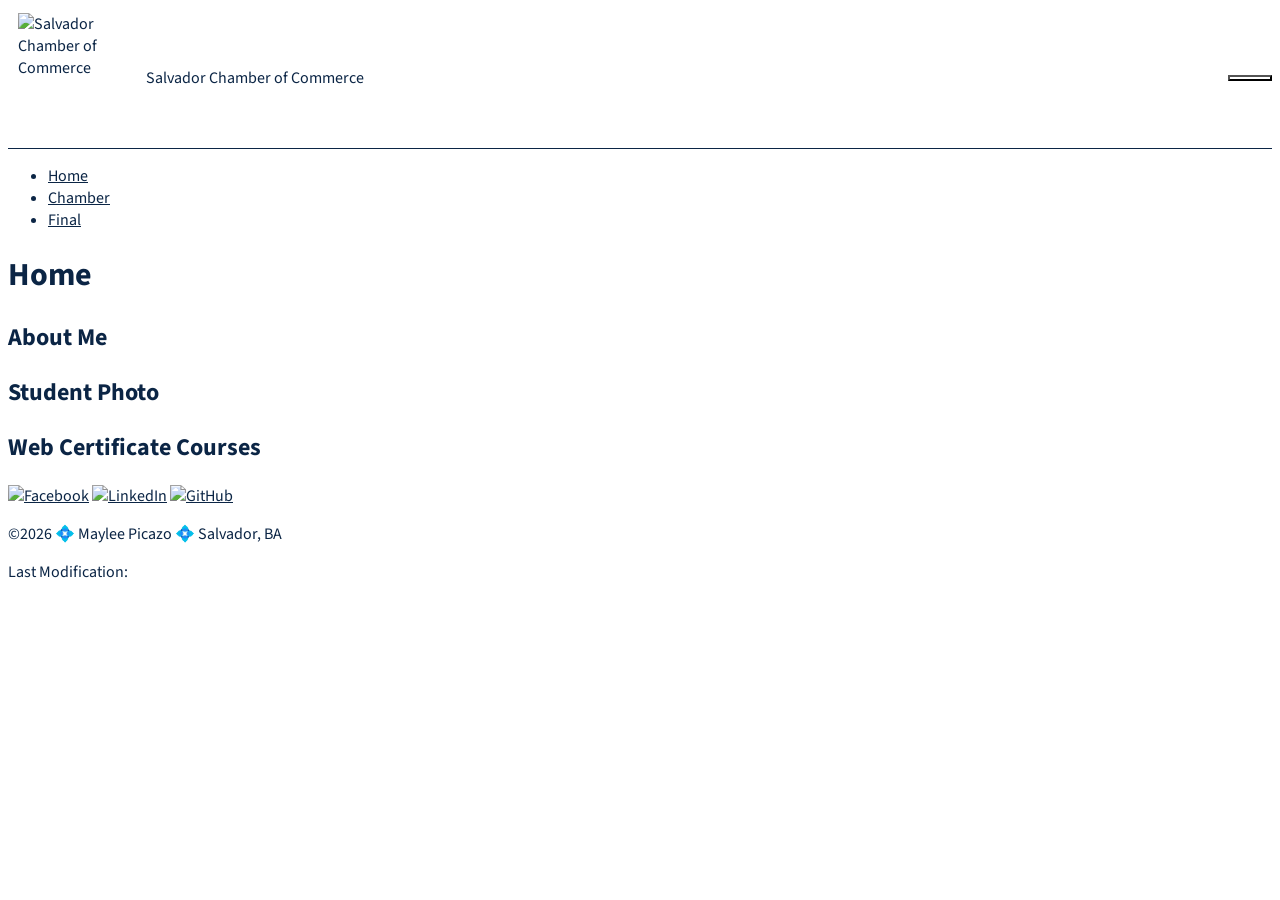
==== chamber/index.html @ 16e0758d "W01 home page assignment" ====
<!DOCTYPE html>
<html lang="en">
<head>
    <meta charset="UTF-8">
    <meta name="viewport" content="width=device-width, initial-scale=1.0">
    <title>Salvador Chamber of Commerce</title>
    <meta name="description" content="Salvador Chamber of Commerce connects local businesses and promotes economic development. Find our business directory, events and opportunities to grow.">
    <meta name="author" content="Maylee Portales Picazo">

    <!-- Google Fonts -->
    <link rel="preconnect" href="https://fonts.googleapis.com">
    <link rel="preconnect" href="https://fonts.gstatic.com" crossorigin>
    <link href="https://fonts.googleapis.com/css2?family=Playfair+Display:ital,wght@0,400..900;1,400..900&family=Source+Sans+3:ital,wght@0,200..900;1,200..900&display=swap" rel="stylesheet">

    <!-- CSS links-->
    <link rel="stylesheet" href="styles/chamber-base.css">
    <link rel="stylesheet" href="styles/chamber-larger.css">

    <!--JS links-->
    <script src="scripts/navigation.js" defer></script>
</head>
<body>
    <header>
        <img src="images/salvador-chamber.svg" alt="Salvador Chamber of Commerce" width="120" height="125">
        <span class="site-name">Salvador Chamber of Commerce</span>
        <button id="ham-btn" class="hamburger"></button>
    </header>

    <nav id="nav-bar" class="navigation">
        <ul>
            <li><a href="#">Home</a></li>
            <li><a href="#">Chamber</a></li>
            <li><a href="#">Final</a></li>
        </ul>
    </nav>

    <main>
        <h1>Home</h1>

        <section>
            <h2>About Me</h2>
        </section>

        <section>
            <h2>Student Photo</h2>
        </section>

        <section>
            <h2>Web Certificate Courses</h2>
        </section>
    </main>

    <footer>
        <div class="social">
            <a href="https://www.facebook.com/" target="_blank"><img src="images/facebook.svg" alt="Facebook" width="16" height="16"></a>
            <a href="www.linkedin.com/in/mayleepicazo" target="_blank"><img src="images/linkedin.svg" alt="LinkedIn" width="16" height="16"></a>
            <a href="https://github.com/" target="_blank"><img src="images/github.svg" alt="GitHub" width="16" height="16"></a>        
        </div>
        <p>&copy;2026<span id="currentyear"></span> 💠 Maylee Picazo 💠 Salvador, BA</p>
        <p id="lastmodified">Last Modification: </p>
    </footer>    
</body>
</html>
---- chamber/styles/chamber-base.css ----
/********* SCHEME OF COLORS **********
sky-blue: #0A6A90;
light-blue: #64AFC7;
melon-yellow: #EDB70C;
antique-pink: #D28573;
oxide-red: #7A362B;

*/

/********* TYPOGRAPHY **********
font-family: playfair display; (headings)
font-family: sans 3; (text)
*/

:root {
    --color-primary: #0B2545;
    --color-accent: #F4B400;
    --color-secondary: #006CB3;
    --color-text: #0B2545;
    --background: #fff;

    --heading-font: "Playfair Display", Georgia, serif;
    --text-font: "Source Sans 3", sans-serif;
}

* {
    background-color: var(--background);
    box-sizing: border-box;
    color: var(--color-text);
    font-family: var(--text-font);
}

/*********** HEADER ************/
header {
    display: grid;
    grid-template-columns: 120px auto 44px;
    padding: 5px 0 5px 10px;
    align-items: center;
    border-bottom: solid 1.5px var(--color-primary);
    column-gap: 8px;
}

header img {
    display: block;
    width: 100%;
    height: auto;
    padding-bottom: 5px;
}
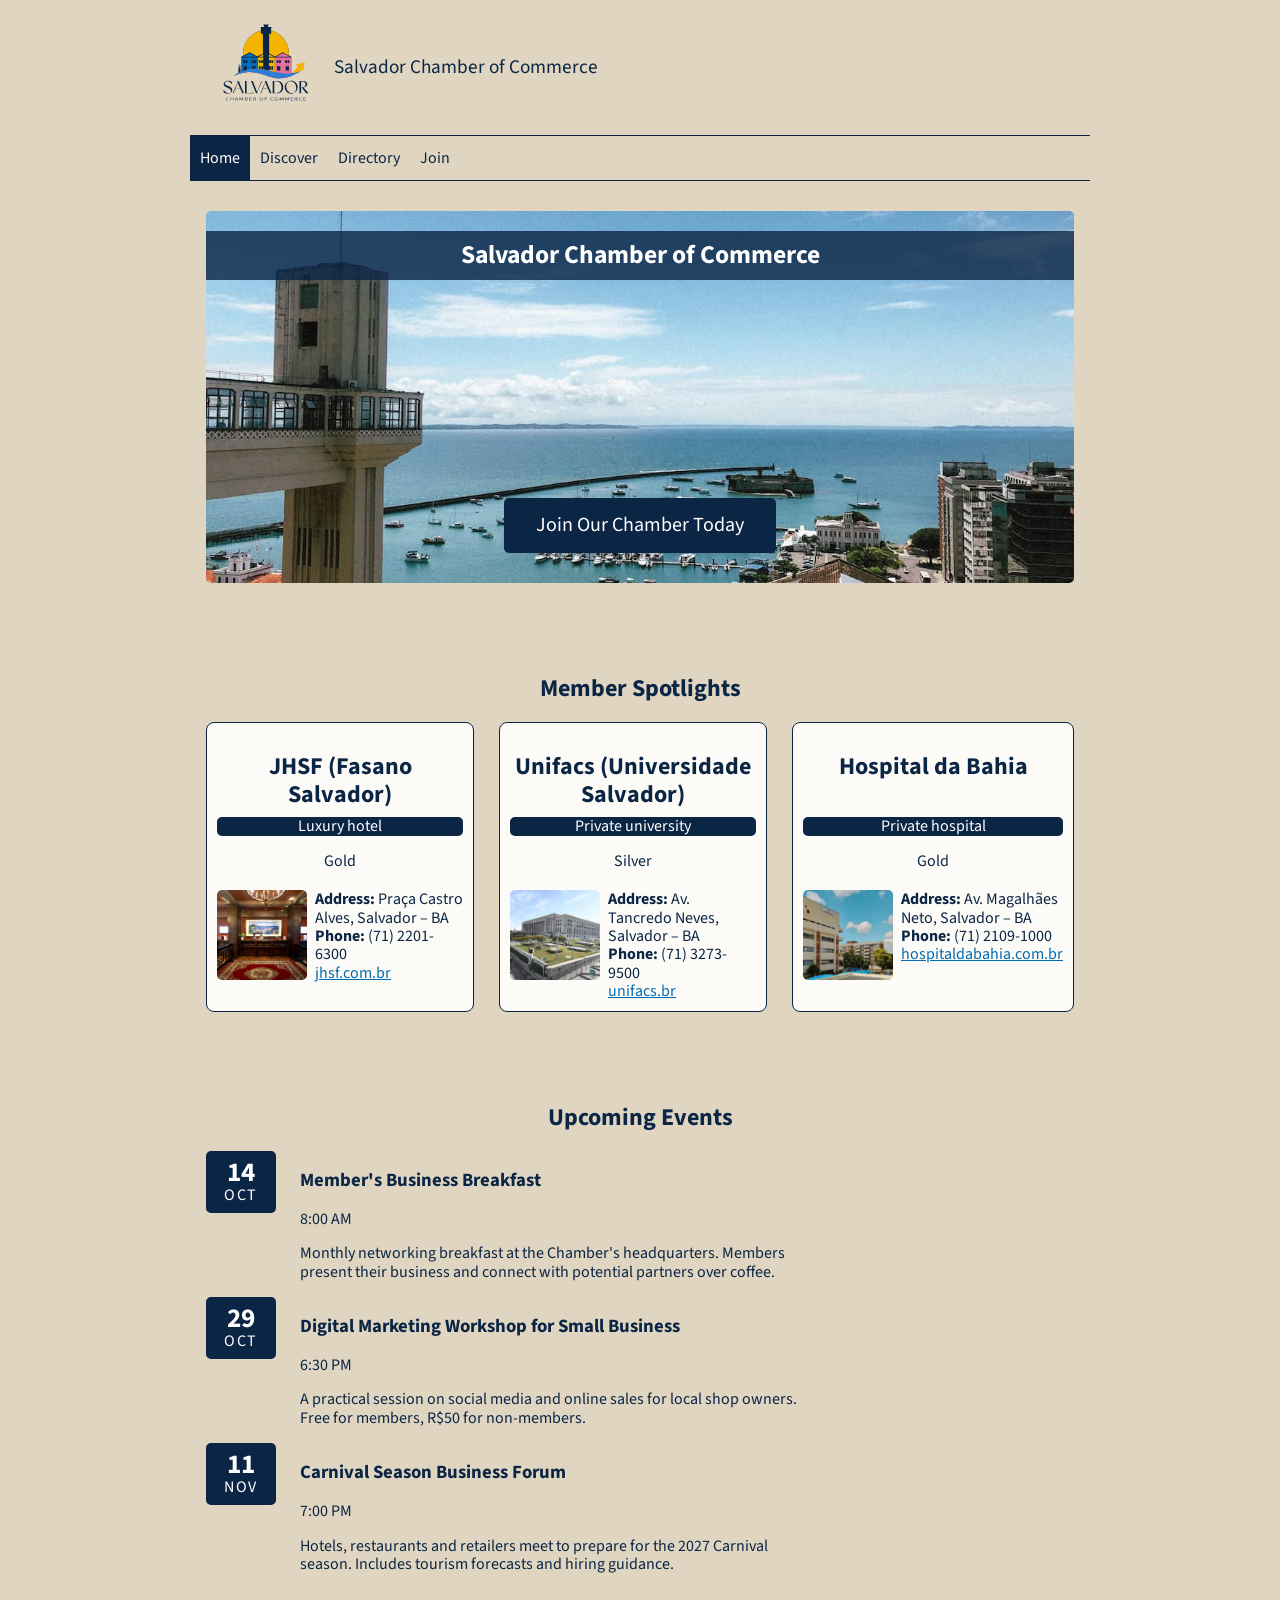
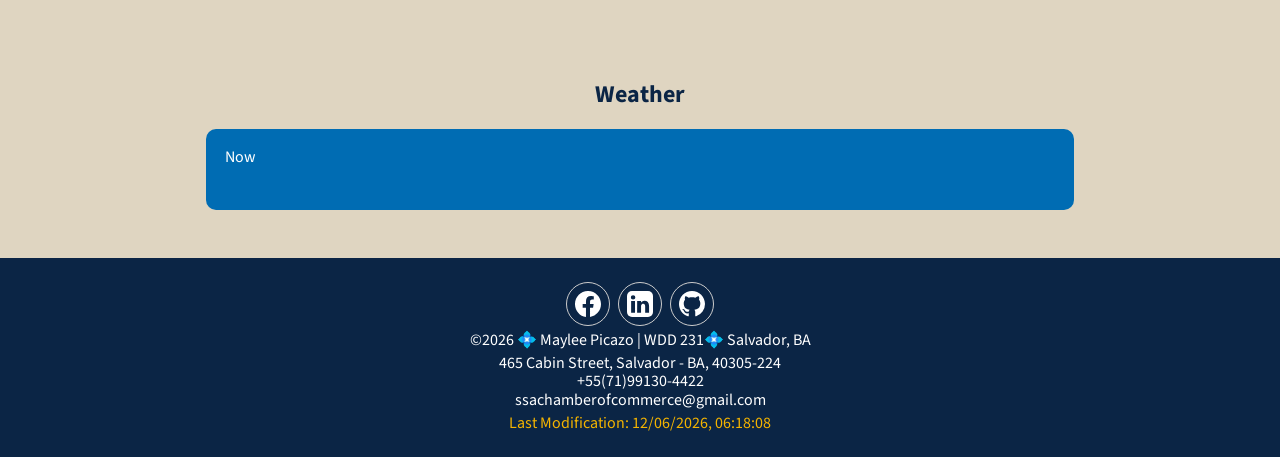
==== commit 39f4ae68: "W03 Home Page" ====
--- a/chamber/index.html
+++ b/chamber/index.html
@@ -7,57 +7,134 @@
     <meta name="description" content="Salvador Chamber of Commerce connects local businesses and promotes economic development. Find our business directory, events and opportunities to grow.">
     <meta name="author" content="Maylee Portales Picazo">
 
+    <meta property="og:title" content="Salvador Chamber of Commerce">
+    <meta property="og:description" content="Salvador Chamber of Commerce connects local businesses and promotes economic development. Find our business directory, events and opportunities to grow.">
+    <meta property="og:image" content="https://mayleeportales.github.io/wdd231/chamber/images/chamber-og.jpg">
+    <meta property="og:url" content="https://mayleeportales.github.io/wdd231/chamber/directory.html">
+
     <!-- Google Fonts -->
     <link rel="preconnect" href="https://fonts.googleapis.com">
     <link rel="preconnect" href="https://fonts.gstatic.com" crossorigin>
     <link href="https://fonts.googleapis.com/css2?family=Playfair+Display:ital,wght@0,400..900;1,400..900&family=Source+Sans+3:ital,wght@0,200..900;1,200..900&display=swap" rel="stylesheet">
 
+    <!-- Favicon Link-->
+    <link rel="icon" href="chamber/favicon.ico">
+
     <!-- CSS links-->
-    <link rel="stylesheet" href="styles/chamber-base.css">
-    <link rel="stylesheet" href="styles/chamber-larger.css">
+    <link rel="stylesheet" href="styles/normalize.css">
+    <link rel="stylesheet" href="styles/small.css">
+    <link rel="stylesheet" href="styles/larger.css">
 
     <!--JS links-->
     <script src="scripts/navigation.js" defer></script>
+    <script src="scripts/date.js" defer></script>
+    <script src="scripts/spotlights.js" defer></script>
+    <script src="scripts/weather.js" defer></script>
 </head>
 <body>
     <header>
         <img src="images/salvador-chamber.svg" alt="Salvador Chamber of Commerce" width="120" height="125">
         <span class="site-name">Salvador Chamber of Commerce</span>
-        <button id="ham-btn" class="hamburger"></button>
+        <button id="ham-btn" class="hamburger" aria-label="Menu"></button>
     </header>
 
     <nav id="nav-bar" class="navigation">
         <ul>
-            <li><a href="#">Home</a></li>
-            <li><a href="#">Chamber</a></li>
-            <li><a href="#">Final</a></li>
+            <li class="current"><a href="index.html">Home</a></li>
+            <li><a href="discover.html">Discover</a></li>
+            <li><a href="directory.html">Directory</a></li>
+            <li><a href="join.html">Join</a></li>
+
         </ul>
     </nav>
 
-    <main>
-        <h1>Home</h1>
+    <main>     
 
-        <section>
-            <h2>About Me</h2>
+        <section class="hero">                        
+            <img class="hero-image" src="images/hero-image.jpg" alt="Elevador Lacerda overlooking the Todos os Santos Bay in Salvador, Bahia" width="1200" height="900">
+            <h1 class="hero-title">Salvador Chamber of Commerce</h1>
+            <a class="cta-btn" href="join.html">Join Our Chamber Today</a>
         </section>
 
-        <section>
-            <h2>Student Photo</h2>
+        <section class="spotlights">
+            <h2>Member Spotlights</h2>
+            <div id="spotlights"></div>
         </section>
 
-        <section>
-            <h2>Web Certificate Courses</h2>
+        <section class="events">
+            <h2>Upcoming Events</h2>
+
+            <article>
+                <time class="event-date" datetime="2026-10-14T08:00">
+                    <span class="day">14</span>
+                    <span class="month">Oct</span>
+                </time>
+
+                <div class="event-text">
+                    <h3>Member's Business Breakfast</h3>
+                    <p class="event-hour">8:00 AM</p>
+                    <p class="event-desc">Monthly networking breakfast at the Chamber's headquarters. Members present their business and connect with potential partners over coffee.</p>
+                </div>
+            </article>
+
+            <article>
+                <time class="event-date" datetime="2026-10-29T06:30">
+                    <span class="day">29</span>
+                    <span class="month">Oct</span>
+                </time>
+
+                <div class="event-text">
+                    <h3>Digital Marketing Workshop for Small Business</h3>
+                    <p class="event-hour">6:30 PM</p>
+                    <p class="event-desc">A practical session on social media and online sales for local shop owners. Free for members, R$50 for non-members.</p>
+                </div>
+            </article>
+
+            <article>
+                <time class="event-date" datetime="2026-11-11T07:00">
+                    <span class="day">11</span>
+                    <span class="month">Nov</span>
+                </time>
+
+                <div class="event-text">
+                    <h3>Carnival Season Business Forum</h3>
+                    <p class="event-hour">7:00 PM</p>
+                    <p class="event-desc">Hotels, restaurants and retailers meet to prepare for the 2027 Carnival season. Includes tourism forecasts and hiring guidance.</p>
+                </div>
+            </article>
+        </section>
+
+        <section class="weather">
+            <h2>Weather</h2>
+
+            <div class="weather-panel">                
+                <div class="current-weather">
+                    <p>Now</p>
+                    <img id="weather-icon" src="" alt="">
+                    <p id="current-temp"></p>
+                    <p id="weather-desc"></p>
+                </div>
+
+                <div id="forecast"></div>
+            </div>
         </section>
     </main>
 
     <footer>
-        <div class="social">
-            <a href="https://www.facebook.com/" target="_blank"><img src="images/facebook.svg" alt="Facebook" width="16" height="16"></a>
-            <a href="www.linkedin.com/in/mayleepicazo" target="_blank"><img src="images/linkedin.svg" alt="LinkedIn" width="16" height="16"></a>
-            <a href="https://github.com/" target="_blank"><img src="images/github.svg" alt="GitHub" width="16" height="16"></a>        
+        <div class="footer-content">
+          <div class="social">
+            <a href="https://www.facebook.com/" target="_blank"><img src="images/facebook.svg" alt="Facebook login page" width="16" height="16"></a>
+            <a href="https://www.linkedin.com/in/mayleepicazo" target="_blank"><img src="images/linkedin.svg" alt="Maylee Picazo's LinkedIn profile" width="16" height="16"></a>
+            <a href="https://github.com/mayleeportales" target="_blank"><img src="images/github.svg" alt="Maylee Picazo's GitHub profile" width="16" height="16"></a>        
+          </div>
+          <p>&copy;<span id="currentYear"></span> 💠 Maylee Picazo | WDD 231💠 Salvador, BA</p>
+          <address>
+            <p>465 Cabin Street, Salvador - BA, 40305-224</p>
+            <p>+55(71)99130-4422</p>
+            <p>ssachamberofcommerce@gmail.com</p>            
+          </address>
+          <p id="lastModified"></p>
         </div>
-        <p>&copy;2026<span id="currentyear"></span> 💠 Maylee Picazo 💠 Salvador, BA</p>
-        <p id="lastmodified">Last Modification: </p>
     </footer>    
 </body>
 </html>
--- a/chamber/styles/small.css
+++ b/chamber/styles/small.css
@@ -0,0 +1,404 @@
+:root {
+    --color-primary: #0B2545;
+    --color-accent: #F4B400;
+    --color-secondary: #006CB3;
+    --color-text: #0B2545;
+    --background: #dfd5c1;
+    --color-text-footer: #fff;
+    --color-card: #FDFBF7;
+    --color-card-header: #0B2545;
+    --color-current: #e3cb89;
+    --color-heading-transparency: rgba(11, 37, 69, 0.8);
+
+    --color-text-current: #fff;
+    --color-text-btn: #fff;
+    --color-text-heading: #fff;
+
+    --btn-hover: #235577;
+
+    --heading-font: "Playfair Display", Georgia, serif;
+    --text-font: "Source Sans 3", sans-serif;
+
+    --space: 1rem;
+}
+
+* {
+    box-sizing: border-box;    
+}
+
+body {    
+    color: var(--color-text);
+    background-color: var(--background);
+    font-family: var(--text-font);
+}
+
+/************* DIRECTORY PAGE **************/
+/* ======= HEADER =======*/
+header 
+{
+    display: grid;
+    grid-template-columns: 100px auto 44px;
+    padding: 5px var(--space);
+    align-items: center;
+    border-bottom: solid 1px var(--color-primary);
+    column-gap: 8px;
+}
+
+header img
+{
+    display: block;
+    width: 100%;
+    height: auto;
+    padding-bottom: 5px;
+}
+
+header span 
+{
+    font-size: 1.2rem;
+    color: var(--color-primary);
+}
+
+/* ======= HAMBURGER =======*/
+.hamburger {
+    background: none;
+    border: none;
+    color: var(--color-primary);
+    cursor: pointer;
+    font-family: Verdana, Geneva, Tahoma, sans-serif;
+}
+
+.hamburger::before {
+    content: "\2630";
+    font-size: 2rem;
+}
+
+.hamburger.show::before {
+    content: "\00D7";
+    font-size: 2rem;
+}
+
+/* ======= NAVIGATION =======*/
+.navigation {
+    display: none;
+}
+
+.navigation.show {
+    display: block;
+}
+
+.navigation ul {
+    list-style-type: none;
+    margin: 0;
+    padding: 0;
+}
+
+.navigation a {
+    display: block;
+    padding: .8rem 10px;
+    color: var(--color-text);
+    text-decoration: none;
+    border-bottom: 1.5px solid var(--color-primary);
+}
+
+.navigation li.current {
+    background-color: var(--color-primary);
+}
+
+.navigation li.current a {
+    color: var(--color-text-current);
+}
+
+.navigation li.current a:hover {
+    color: var(--color-text);
+}
+
+.navigation a:hover {
+    background-color: var(--color-accent);
+}
+
+h1 {
+    margin-left: 10px;
+}
+
+/* ====== MAIN ======== */
+main {
+    display: grid;
+    gap: 4.5rem;
+    padding: 0 var(--space) 3rem;
+}
+
+#cards, #spotlights{
+    display: grid;
+    gap: 25px;
+}
+
+#cards {
+    grid-template-columns: repeat(auto-fit, minmax(260px, 1fr));
+}
+
+
+
+.card {
+    background-color: var(--color-card);
+    padding: 10px;
+    border-radius: 8px;
+    border: 1px solid var(--color-primary);
+}
+
+.card img {
+    width: 100%;
+    aspect-ratio: 1 / 1;
+    object-fit: cover;
+}
+
+.card-header h2 {
+    margin-bottom: 5px;
+}
+
+.card-header p {
+    background-color: var(--color-card-header);
+    color: var(--color-text-heading);
+    border-radius: 5px;
+    margin-top: 5px;
+    text-align: center;
+}
+
+.card-body {
+    display: grid;
+    grid-template-columns: 90px 1fr;
+    gap: 8px;
+    margin-top: 20px;   
+}
+
+.badge {
+    text-align: center;
+}
+
+#cards.list {
+    grid-template-columns: 1fr;
+}
+
+.view-toggle {
+    display: flex;
+    justify-content: center;
+    gap: .8rem;
+    margin-bottom: 30px;
+}
+
+.card-info p {
+    margin: 0;
+}
+
+.card-info a {
+    color: var(--color-secondary);
+}
+
+#cards.list .card-body {
+    grid-template-columns: 120px 1fr;
+    gap: 1.5rem;
+}
+
+.list-btn, .grid-btn {
+    padding: 10px;
+    background-color: var(--color-primary);
+    color: var(--color-text-btn);
+    border-radius: 5px;
+    cursor: pointer;
+}
+
+.list-btn:hover, .grid-btn:hover {
+    background-color: var(--btn-hover);
+}
+
+img {
+    max-width: 100%;
+    height: auto;
+    
+    border-radius: 5px;
+}
+
+h2 {
+    text-align: center;
+}
+
+
+/* ====== FOOTER ======== */
+footer {
+    background-color: var(--color-primary);
+    color: var(--color-text-footer);
+    padding: 1.5rem var(--space);
+    text-align: center;
+}
+
+address {
+    font-style: normal;
+}
+
+.footer-content {
+    display: flex;
+    flex-direction: column;
+    align-items: center;
+    gap: 5px;
+}
+
+.footer-content p, .footer-content address,
+address p {
+    margin: 0;
+}
+
+.social {
+    display: flex;
+    justify-content: center;
+    column-gap: 8px;
+}
+
+.social a {
+    display: flex;
+    justify-content: center;
+    align-items: center;
+    width: 44px;
+    height: 44px;
+    border: #ccc solid 1px;
+    border-radius: 22px;
+}
+
+.social img {
+    width: 26px;
+    height: 26px;
+
+}
+
+.social a:hover {
+    background-color: var(--color-secondary);
+}
+
+#lastModified {
+    color: var(--color-accent);
+}
+
+/************* HOME PAGE **************/
+.hero {
+    position: relative;
+    width: 100%;
+    margin-top: 30px;
+    overflow: hidden;
+    aspect-ratio: 16 / 9;
+}
+
+.hero-image {
+    display: block;
+    width: 100%;
+    height: 100%;
+    max-width: 100%;        
+    object-fit: cover;
+    object-position: center;
+}
+
+.hero-title {
+    position: absolute;
+    background-color: var(--color-heading-transparency);
+    color: var(--color-text-heading);
+    margin: 0;
+    padding: 10px;
+    left: 0;
+    top: 1.25rem;
+    right: 0;
+    font-size: 1.3rem;
+    text-align: center;
+
+}
+
+.cta-btn {
+    position: absolute;
+    bottom: 30px;
+    left: 50%;
+    transform: translateX(-50%);
+    text-decoration: none;
+    font-size: 1rem;
+    padding: 0.8rem 1.5rem;
+    background-color: var(--color-primary);
+    color: var(--color-text-btn);
+    cursor: pointer;
+    border-radius: 5px;
+    white-space: nowrap;
+}
+
+.cta-btn:hover {
+    background-color: var(--btn-hover);
+}
+
+.events article{
+    display: grid;
+    grid-template-columns: 70px 1fr;
+    gap: 1.5rem;
+    align-items: start;
+}
+
+.event-date {
+    background-color: var(--color-primary);
+    color: var(--color-text-current);
+    padding: 0.5rem;
+    border-radius: 5px;
+    text-align: center;
+}
+
+.event-date .day {
+    display: block;
+    font-size: 1.7rem;
+    font-weight: bold;
+    line-height: 1;
+}
+
+.event-date .month {
+    display: block;
+    font-size: 1rem;
+    text-transform: uppercase;
+    letter-spacing: 0.12rem;
+}
+
+.event-desc {
+    max-width: 65ch;
+}
+
+#spotlights {
+    grid-template-columns: 1fr;
+}
+
+#spotlights .card-header h2 {
+    min-height: 3.7rem;
+}
+
+.weather-panel {
+    display: grid;
+    grid-template-columns: 1fr;
+    gap: 0.5rem;
+    background-color: var(--color-secondary);
+    color: var(--color-text-current);
+    border-radius: 10px;
+    padding: 1.2rem;
+}
+
+#weather-desc {
+    text-transform: capitalize;
+}
+
+.current-weather {
+    display: grid;
+    align-content: center;
+    gap: 0.5rem;
+}
+
+.current-weather p {
+    margin: 0;
+}
+
+#current-temp {
+    font-size: 2.5rem;
+}
+
+#forecast {
+    display: grid;
+    grid-template-columns: 1fr 1fr 1fr;
+    gap: .5rem;
+    text-align: center;
+}
--- a/chamber/styles/larger.css
+++ b/chamber/styles/larger.css
@@ -0,0 +1,61 @@
+@media only screen and (min-width: 38rem) {
+     
+    header, main, nav{
+        max-width: 900px;
+        margin: 0 auto;
+    }
+
+    header {
+        grid-template-columns: 120px auto;
+    }
+
+    .hamburger {
+        display: none;
+    }
+
+    .navigation {
+        display: block;
+        border-bottom: 1px solid var(--color-primary);
+    }
+
+    .navigation ul {
+        display: flex;
+    }
+
+    .navigation a {
+        border: none;
+    }
+
+    .hero {
+        aspect-ratio: 21 / 9;
+    }
+
+    .hero-title {
+        font-size: 1.6rem;
+    }
+
+    .cta-btn {
+        font-size: 1.25rem;
+        padding: 1rem 2rem;
+    }
+
+    #spotlights {
+    grid-template-columns: 1fr 1fr 1fr;
+    }
+
+    .weather-panel {
+        grid-template-columns: 1fr 2fr;
+    }
+
+    #cards.list .card-info  {
+    display: grid;
+    grid-template-columns: 1.5fr 1fr 1fr;
+    align-items: center;
+    gap: 1rem;
+    }
+
+    .footer-content {
+        max-width: 900px;
+        margin: 0 auto;
+    }
+}
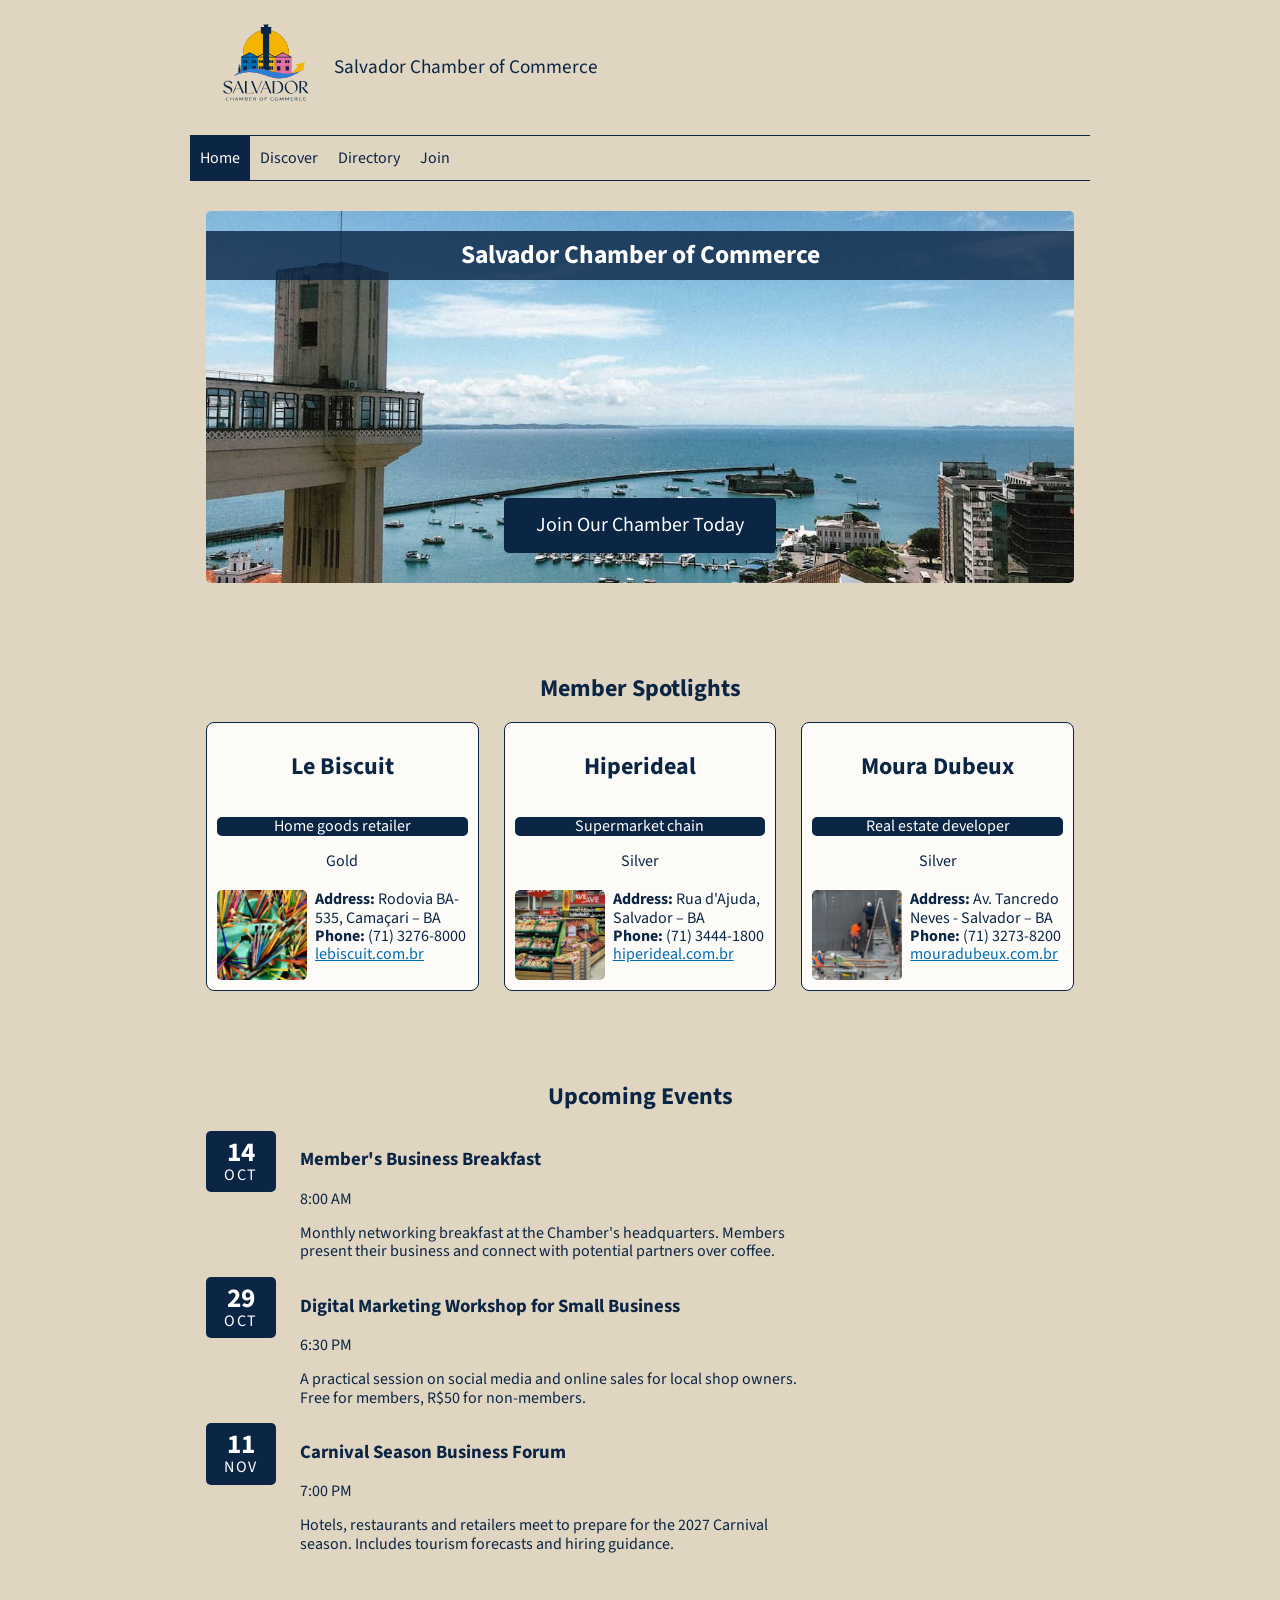
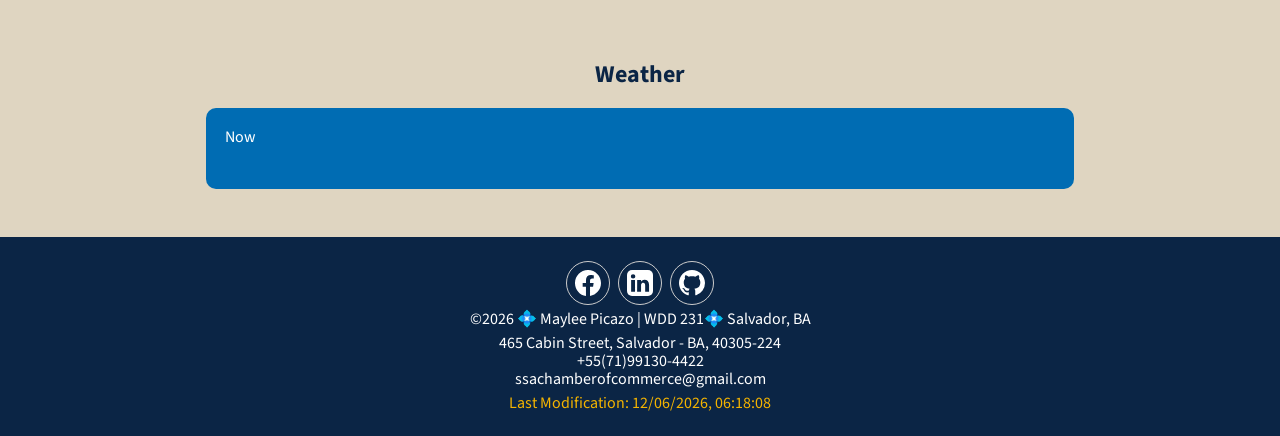
==== commit 6f56699c: "W03 Home Page enhancements" ====
--- a/chamber/index.html
+++ b/chamber/index.html
@@ -110,7 +110,7 @@
             <div class="weather-panel">                
                 <div class="current-weather">
                     <p>Now</p>
-                    <img id="weather-icon" src="" alt="">
+                    <div id="weather-icon-box"></div>
                     <p id="current-temp"></p>
                     <p id="weather-desc"></p>
                 </div>
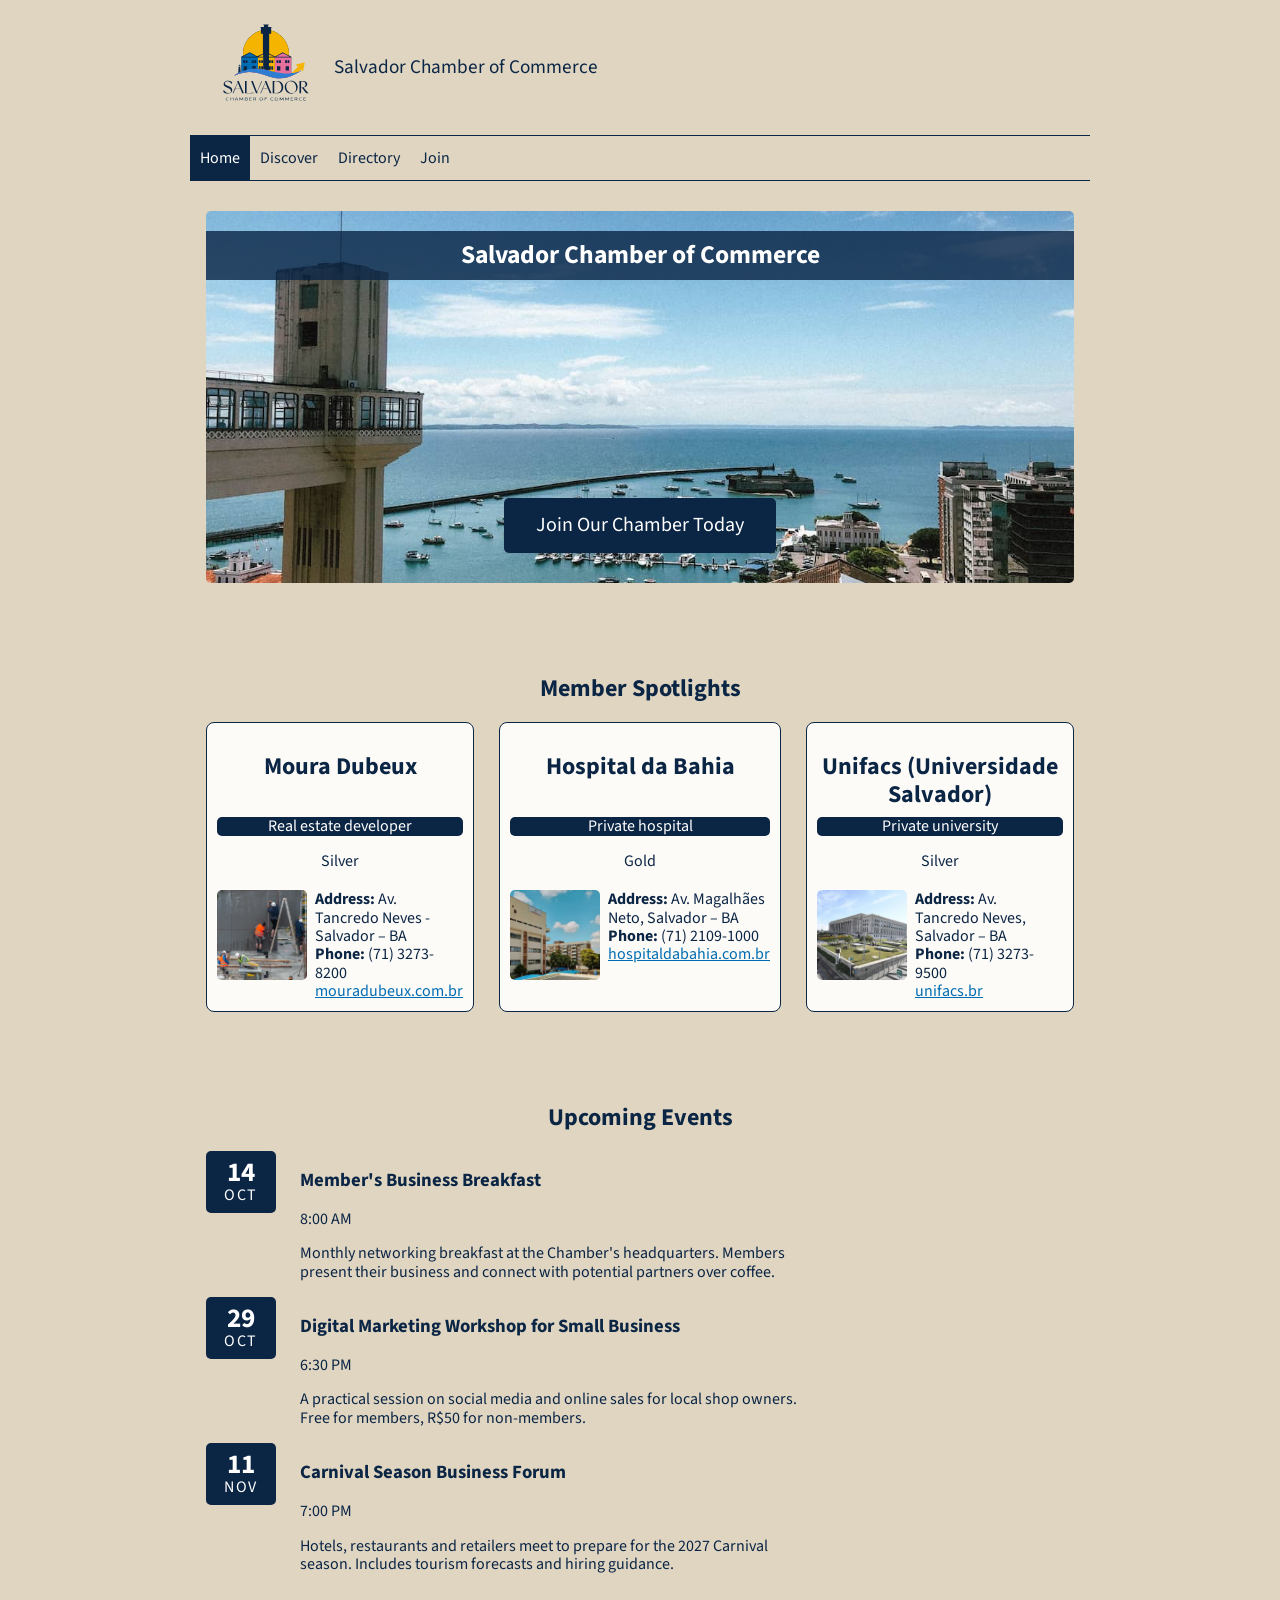
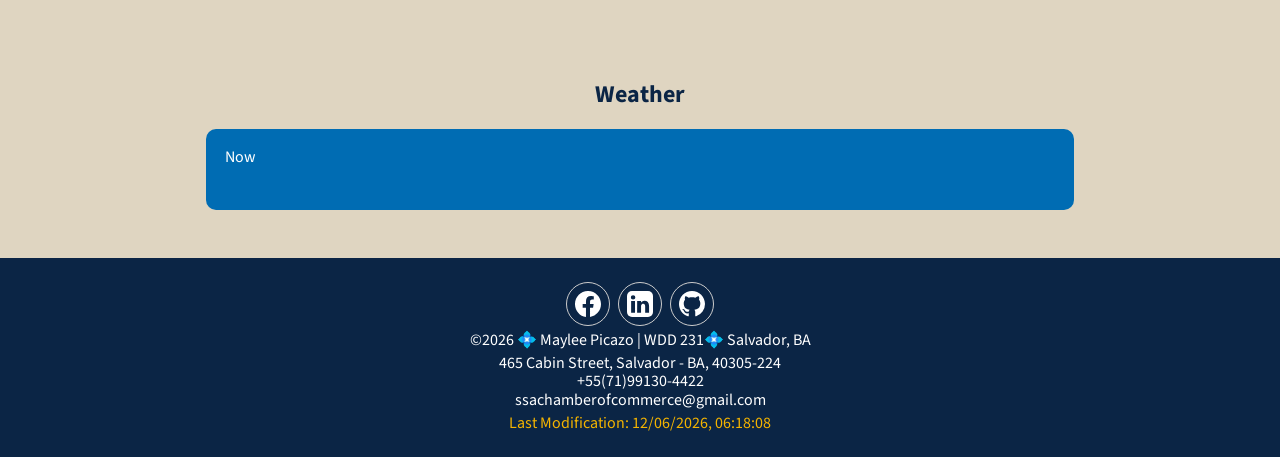
==== commit 29909b18: "W04 Chamber Join Page" ====
--- a/chamber/index.html
+++ b/chamber/index.html
@@ -10,7 +10,7 @@
     <meta property="og:title" content="Salvador Chamber of Commerce">
     <meta property="og:description" content="Salvador Chamber of Commerce connects local businesses and promotes economic development. Find our business directory, events and opportunities to grow.">
     <meta property="og:image" content="https://mayleeportales.github.io/wdd231/chamber/images/chamber-og.jpg">
-    <meta property="og:url" content="https://mayleeportales.github.io/wdd231/chamber/directory.html">
+    <meta property="og:url" content="https://mayleeportales.github.io/wdd231/chamber/">
 
     <!-- Google Fonts -->
     <link rel="preconnect" href="https://fonts.googleapis.com">
--- a/chamber/styles/small.css
+++ b/chamber/styles/small.css
@@ -9,7 +9,9 @@
     --color-card-header: #0B2545;
     --color-current: #e3cb89;
     --color-heading-transparency: rgba(11, 37, 69, 0.8);
-
+    --background-thank-message: #bed78b;
+
+    --color-check: #008000;
     --color-text-current: #fff;
     --color-text-btn: #fff;
     --color-text-heading: #fff;
@@ -401,4 +403,131 @@
     grid-template-columns: 1fr 1fr 1fr;
     gap: .5rem;
     text-align: center;
+}
+
+/************* JOIN PAGE **************/
+.join-layout {
+    display: grid;
+    grid-template-columns: 1fr;
+    gap: 3rem;
+}
+
+.join-layout h2 {
+    margin-top: 0;
+}
+
+.membership h2 {
+    margin-bottom: 2.2rem;
+}
+
+form label {
+    display: block;
+    margin-bottom: 1rem;
+}
+
+form input,
+form select, 
+form textarea {
+    display: block;
+    width: 100%;
+}
+
+form input {
+    border-radius: 5px;
+}
+
+dialog {
+    border: 1px solid rgb(0 0 0 / 10%);
+    border-radius: .25rem;
+    padding: 1rem;
+    background-color: var(--color-text-current);
+    color: var(--color-primary);
+    box-shadow: 0 0 3rem #777;
+    width: 90%;
+    max-width: 600px;
+    max-height: 80vh;
+    overflow-y: auto;
+}
+
+dialog::backdrop {
+    background-color: rgb(0 0 0 / 50%);
+}
+
+.level-card {
+    background-color: var(--color-card);
+    padding: 10px;
+    margin-bottom: 1.5rem;
+    border-radius: 8px;
+    border: 1px solid var(--color-primary);
+}
+
+.info-btn {
+    margin-top: .8rem;
+    text-decoration: none;
+    font-size: 1rem;
+    padding: 0.8rem 1.5rem;
+    background-color: var(--color-current);
+    color: var(--color-primary);
+    cursor: pointer;
+    border-radius: 5px;
+    white-space: nowrap;
+}
+
+.info-btn:hover{
+    background-color: var(--color-accent);
+}
+
+.submit-btn {
+    font-size: 1.2rem;
+    padding: 1rem 1.5rem;
+    background-color: var(--color-primary);
+    color: var(--color-text-btn);
+    cursor: pointer;
+    border-radius: 5px;
+    white-space: nowrap;
+}
+
+.submit-btn:hover {
+    background-color: var(--btn-hover);
+}
+
+@keyframes FadeInUp {
+    from {
+        opacity: 0;
+        transform: translateY(20px);
+    }
+
+    to {
+        opacity: 1;
+        transform: translateY(0);
+    }
+}
+
+.level-card {
+    animation: FadeInUp 0.5s ease-out backwards;
+}
+
+.level-card:nth-child(2) {
+    animation-delay: 0s;
+}
+.level-card:nth-child(3) {
+    animation-delay: 0.1s;
+}
+.level-card:nth-child(4) {
+    animation-delay: 0.2s;
+}
+.level-card:nth-child(5) {
+    animation-delay: 0.3s;
+}
+
+/************* THANK YOU PAGE **************/
+.thank-message {
+    background-color: var(--background-thank-message);
+    padding: 2rem;
+    border-radius: 5px;
+    border: 1px solid var(--color-primary);
+}
+
+.check {
+    color: var(--color-check);
 }
--- a/chamber/styles/larger.css
+++ b/chamber/styles/larger.css
@@ -54,6 +54,14 @@
     gap: 1rem;
     }
 
+    .join-layout {
+    grid-template-columns: 1fr 1fr;
+    }
+
+    .submit-btn {
+        width: auto;
+    }
+
     .footer-content {
         max-width: 900px;
         margin: 0 auto;
